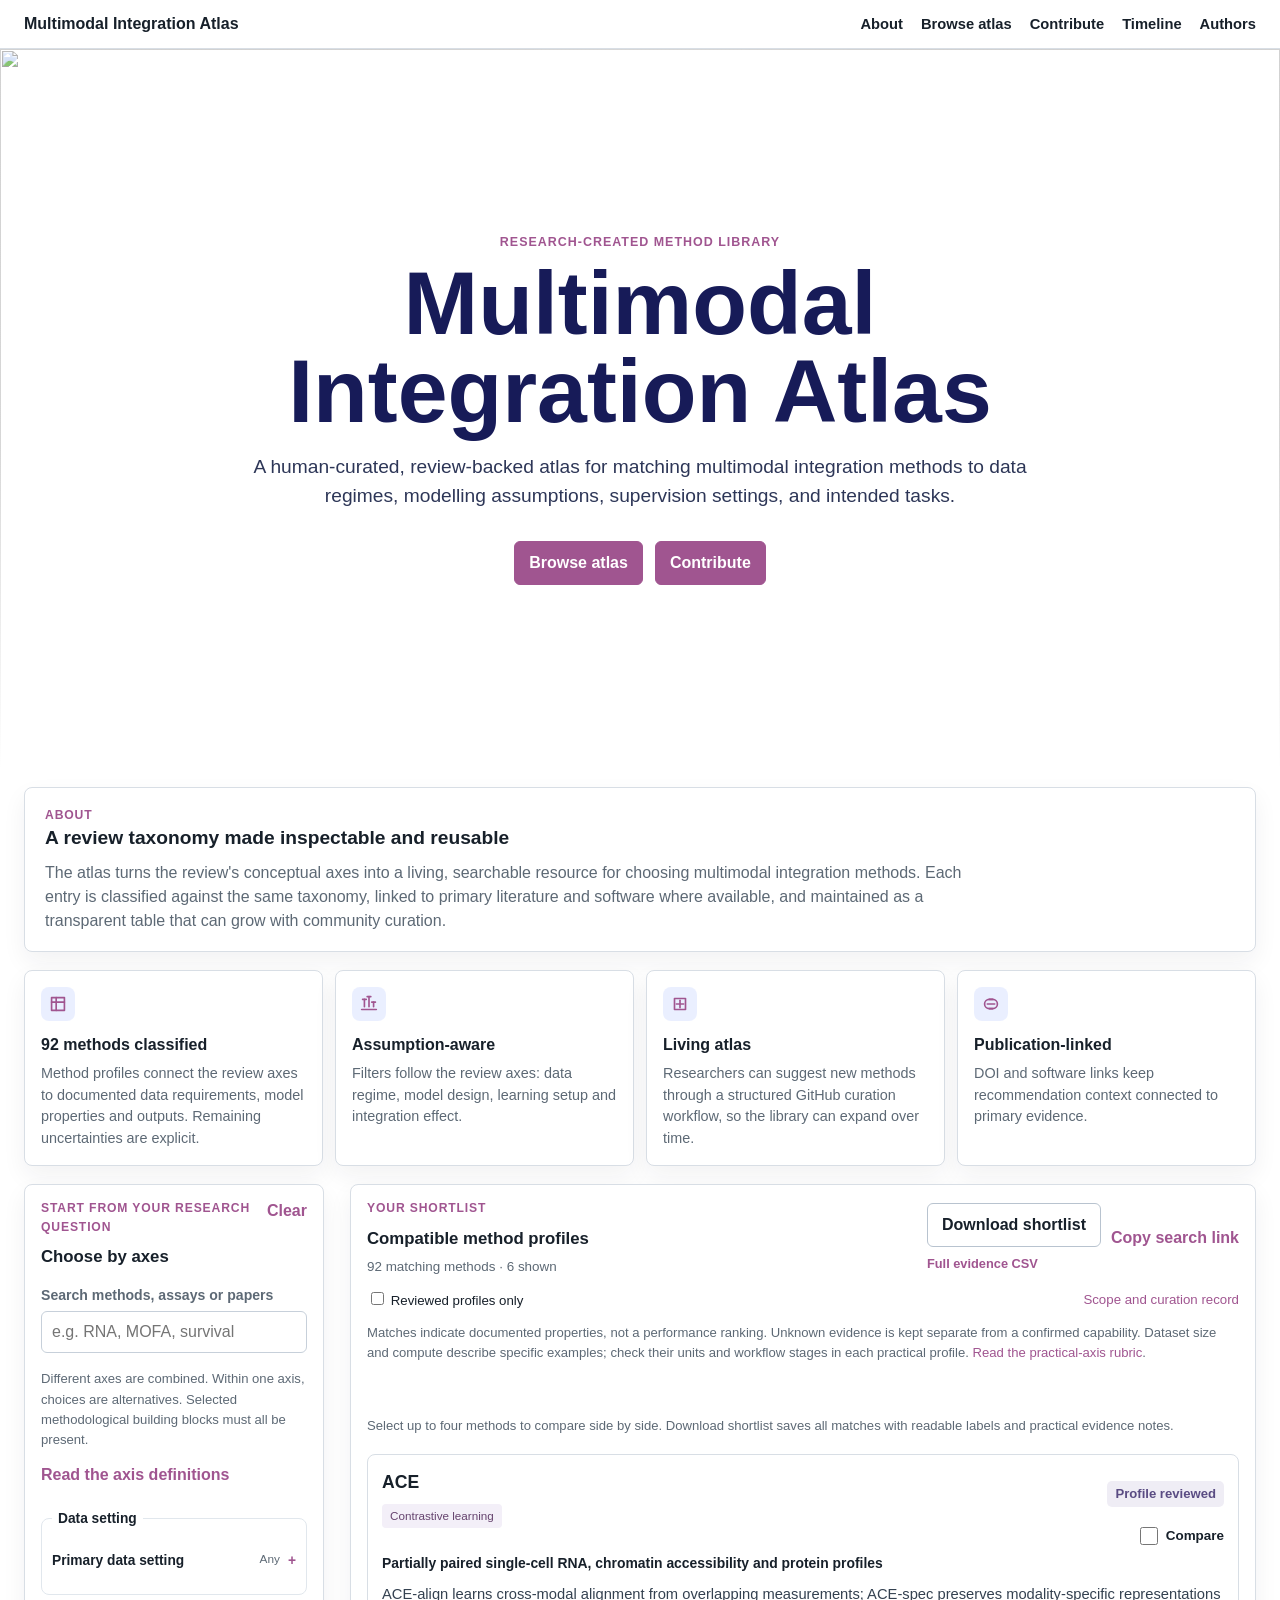
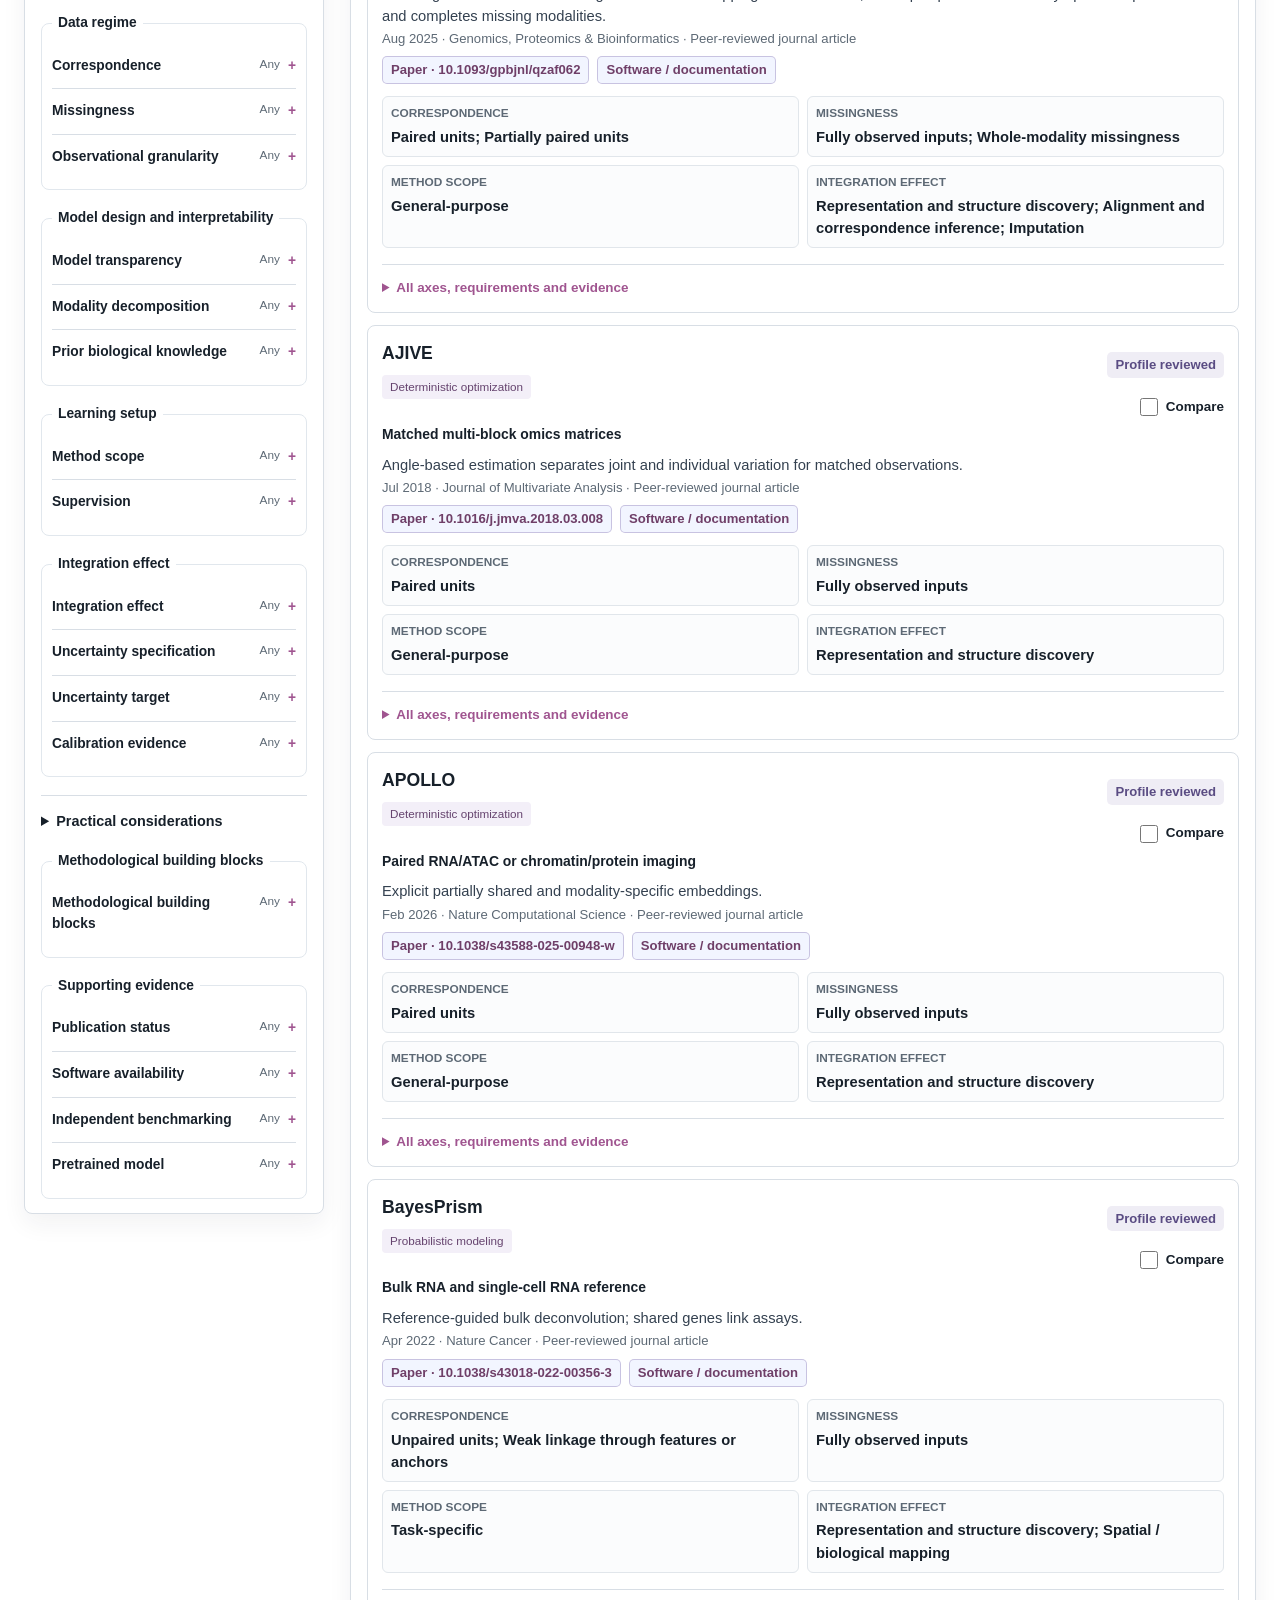
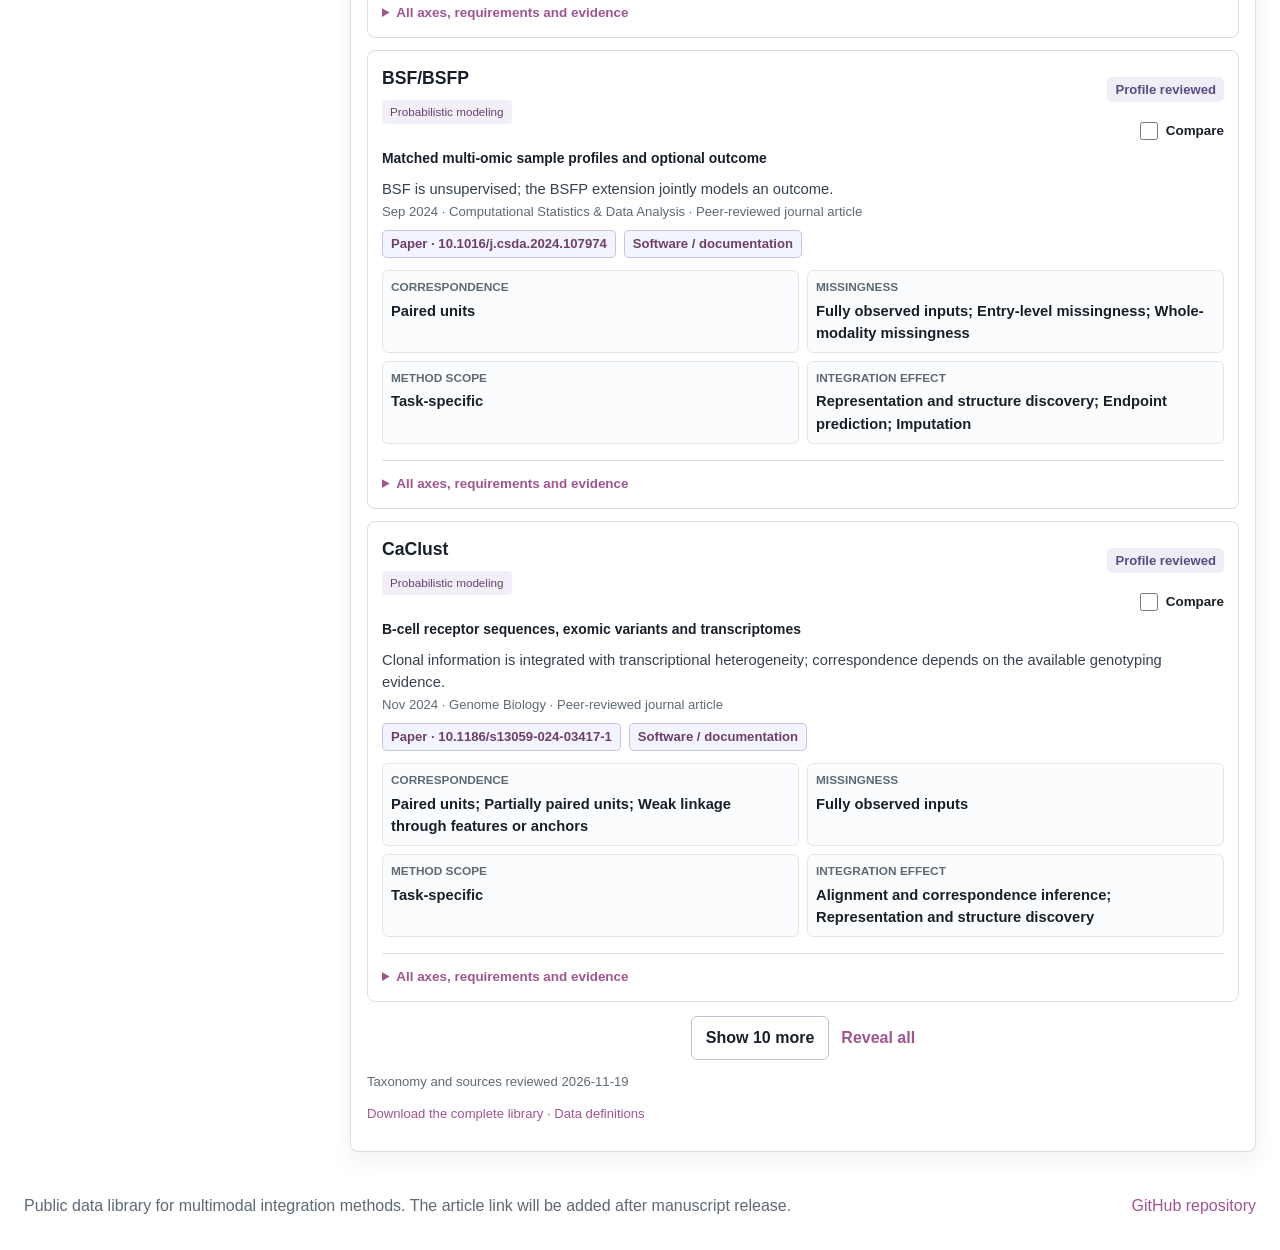
==== index.html @ 24971a6b "feat: align atlas with revised review Expand the curated library to 92 methods and separate contextu" ====
<!doctype html>
<html lang="en">
  <head>
    <meta charset="utf-8" />
    <meta name="viewport" content="width=device-width, initial-scale=1" />
    <meta
      name="description"
      content="Curated atlas of multimodal integration methods for biology, searchable by data regime, method properties, supervision, and application task."
    />
    <title>Multimodal Integration Atlas</title>
    <link rel="stylesheet" href="styles.css?v=2.1.20261119.2" />
  </head>
  <body>
    <header class="site-header">
      <div class="header-inner">
        <a class="site-mark" href="#" aria-label="Multimodal Integration Atlas home">
          Multimodal Integration Atlas
        </a>
        <nav class="header-actions" aria-label="Site navigation">
          <a href="index.html#about">About</a>
          <a href="index.html#atlas">Browse atlas</a>
          <button class="link-button open-suggest-dialog" type="button">
            Contribute
          </button>
          <a href="timeline.html">Timeline</a>
          <a href="authors.html">Authors</a>
        </nav>
      </div>
    </header>

    <section class="hero" aria-label="Atlas introduction">
      <img src="assets/landing_image_notext.png" alt="" />
      <div class="hero-content">
        <p class="eyebrow">Research-created method library</p>
        <h1>Multimodal Integration Atlas</h1>
        <p class="lede">
          A human-curated, review-backed atlas for matching multimodal
          integration methods to data regimes, modelling assumptions,
          supervision settings, and intended tasks.
        </p>
        <div class="hero-actions">
          <a class="button primary" href="#atlas">Browse atlas</a>
          <button class="button primary open-suggest-dialog" type="button">
            Contribute
          </button>
        </div>
      </div>
    </section>

    <main>
      <section id="about" class="overview" aria-label="About the atlas">
        <div class="about-head">
          <p class="section-kicker">About</p>
          <h2>A review taxonomy made inspectable and reusable</h2>
          <p>
            The atlas turns the review's conceptual axes into a living,
            searchable resource for choosing multimodal integration methods.
            Each entry is classified against the same taxonomy, linked to
            primary literature and software where available, and maintained as
            a transparent table that can grow with community curation.
          </p>
        </div>

        <div class="about-grid" aria-label="Atlas value">
          <article class="about-card">
            <span class="about-icon" aria-hidden="true">
              <svg viewBox="0 0 24 24"><path d="M5 5h14v14H5z"/><path d="M5 10h14M10 5v14"/></svg>
            </span>
            <h3><span id="methodCount">0</span> methods classified</h3>
            <p>
              Method profiles connect the review axes to documented data requirements,
              model properties and outputs. Remaining uncertainties are explicit.
            </p>
          </article>
          <article class="about-card">
            <span class="about-icon" aria-hidden="true">
              <svg viewBox="0 0 24 24"><path d="M4 18h16"/><path d="M7 15V7M12 15V4M17 15v-5"/><path d="M5 7h4M10 4h4M15 10h4"/></svg>
            </span>
            <h3>Assumption-aware</h3>
            <p>Filters follow the review axes: data regime, model design, learning setup and integration effect.</p>
          </article>
          <article class="about-card">
            <span class="about-icon" aria-hidden="true">
              <svg viewBox="0 0 24 24"><path d="M8 12h8"/><path d="M12 8v8"/><path d="M6 6h12v12H6z"/></svg>
            </span>
            <h3>Living atlas</h3>
            <p>Researchers can suggest new methods through a structured GitHub curation workflow, so the library can expand over time.</p>
          </article>
          <article class="about-card">
            <span class="about-icon" aria-hidden="true">
              <svg viewBox="0 0 24 24"><path d="M10 7h4a5 5 0 0 1 0 10h-4"/><path d="M14 7h-4a5 5 0 0 0 0 10h4"/><path d="M8 12h8"/></svg>
            </span>
            <h3>Publication-linked</h3>
            <p>DOI and software links keep recommendation context connected to primary evidence.</p>
          </article>
        </div>

      </section>

      <section id="atlas" class="workspace" aria-label="Method search">
        <aside class="filters" aria-label="Filter methods">
          <div class="filters-head"><div><p class="section-kicker">Start from your research question</p><h2>Choose by axes</h2></div><button id="clearFilters" class="link-button" type="button" disabled data-needs-library>Clear</button></div>
          <label class="field"><span>Search methods, assays or papers</span><input id="searchInput" type="search" placeholder="e.g. RNA, MOFA, survival" disabled data-needs-library /></label>
          <details id="filtersDisclosure" class="filters-disclosure" open><summary>Filter axes and practical requirements</summary>
          <p class="field-help selection-help">Different axes are combined. Within one axis, choices are alternatives. Selected methodological building blocks must all be present.</p>
          <button id="openAxesDialog" class="link-button" type="button" disabled data-needs-library>Read the axis definitions</button>
          <div id="filterGroups"></div>
          <div class="mobile-filter-action"><button id="showMatches" class="button primary" type="button" disabled data-needs-library>Show matching methods</button></div>
          </details>
        </aside>
        <section class="results" aria-label="Method results">
          <div class="results-toolbar"><div><p class="section-kicker">Your shortlist</p><h2>Compatible method profiles</h2><p id="resultsMeta" class="results-meta" role="status" aria-live="polite" tabindex="-1">Loading the method library…</p></div>
            <div class="toolbar-controls"><div class="export-options"><button id="downloadCsv" class="button secondary" type="button" disabled>Download shortlist</button><button id="downloadEvidence" class="link-button" type="button" disabled>Full evidence CSV</button></div><button id="copyProfile" class="link-button" type="button" disabled data-needs-library>Copy search link</button></div></div>
          <div class="curation-toolbar"><label><input id="hideCuration" type="checkbox" disabled data-needs-library /> Reviewed profiles only</label><a href="curation.html">Scope and curation record</a></div>
          <p class="field-help">Matches indicate documented properties, not a performance ranking. Unknown evidence is kept separate from a confirmed capability. Dataset size and compute describe specific examples; check their units and workflow stages in each practical profile. <a href="curation.html#practical">Read the practical-axis rubric</a>.</p>
          <div id="activeFilters" class="active-filters"></div>
          <p class="field-help comparison-instruction">Select up to four methods to compare side by side. Download shortlist saves all matches with readable labels and practical evidence notes.</p>
          <div id="resultsList" class="results-list" aria-label="Matching methods"></div>
          <aside id="contextMatches" class="empty-state" aria-label="Related contextual records" hidden></aside>
          <div class="results-actions"><button id="showMoreResults" class="button secondary" type="button" hidden>Show 10 more</button><button id="showAllResults" class="link-button" type="button" hidden>Reveal all</button><button id="collapseResults" class="link-button" type="button" hidden>Collapse list</button></div>
          <p id="actionStatus" class="field-help" role="status" aria-live="polite"></p>
          <p id="libraryUpdated" class="field-help"></p>
          <p class="field-help"><a href="data/integration_methods_library.csv" download>Download the complete library</a> · <a href="docs/schema.md">Data definitions</a></p>
        </section>
      </section>
    </main>

    <section id="comparisonTray" class="comparison-tray" aria-label="Selected methods" hidden>
      <div class="comparison-selection"><p id="comparisonStatus" role="status" aria-live="polite"></p><div id="comparisonChips" class="comparison-chips"></div></div>
      <div class="comparison-actions"><button id="openComparison" class="button primary" type="button" disabled>Compare methods</button><button id="clearComparison" class="link-button" type="button">Clear selection</button></div>
    </section>
    <dialog id="comparisonDialog" class="comparison-dialog" aria-labelledby="comparisonTitle" aria-describedby="comparisonHelp">
      <div class="comparison-heading"><div class="dialog-head"><div><p class="section-kicker">Your selected methods</p><h2 id="comparisonTitle">Compare methods</h2></div><button id="closeComparison" class="link-button" type="button" autofocus>Close comparison</button></div>
        <p id="comparisonHelp" class="field-help">Compare the key axes and your selected criteria. Open the evidence notes for observation units and workflow stages.</p>
        <div class="comparison-exports"><button id="downloadComparison" class="button secondary" type="button">Download comparison</button><button id="downloadComparisonEvidence" class="link-button" type="button">Full comparison evidence CSV</button></div>
        <p class="field-help comparison-scroll-hint">Scroll across the table to see every method.</p>
      </div>
      <div id="comparisonTable" class="comparison-table-scroll" role="region" aria-label="Method comparison table" tabindex="0"></div>
    </dialog>

    <dialog id="axesDialog" class="info-dialog" aria-labelledby="axesTitle">
      <div class="info-panel"><div class="dialog-head"><div><p class="section-kicker">The revised review framework</p><h2 id="axesTitle">Axes for method choice</h2></div><button id="closeAxesDialog" class="link-button" type="button">Close</button></div>
        <p>Begin with the available measurements and required output. Then refine model design, learning setup and practical requirements. Methodological building blocks can overlap.</p>
        <div id="axisDefinitions" class="axis-definitions"></div>
        <p class="field-help">Capabilities refer to documented workflows. An unpaired application may require a model trained on paired data. Biological/technical separation is not the same as shared/private modality decomposition; predictive uncertainty is not automatically calibrated.</p>
      </div>
    </dialog>
    <dialog id="suggestDialog" class="suggest-dialog" aria-labelledby="suggestTitle">
      <form method="dialog" class="suggest-form">
        <div class="dialog-head"><div><p class="section-kicker">Community curation</p><h2 id="suggestTitle">Suggest a method or correction</h2></div><button id="closeSuggestDialog" class="link-button" type="button">Close</button></div>
        <p class="dialog-copy">Describe the measured modalities and link the original method paper. Fill only classifications supported by evidence; the other fields remain unassessed until curator review.</p>
        <div class="suggest-grid">
          <label class="field"><span>Method name</span><input id="suggestMethod" type="text" maxlength="120" placeholder="Official method name" /></label>
          <label class="field"><span>Original publication DOI or URL</span><input id="suggestCitation" type="text" maxlength="500" placeholder="Published paper or clearly identified preprint" /></label>
          <label class="field"><span>Software or documentation URL</span><input id="suggestResourceUrl" type="url" maxlength="500" placeholder="https://…" /></label>
          <label class="field"><span>Measured modalities and observational units</span><input id="suggestModalities" type="text" maxlength="500" placeholder="e.g. RNA and ATAC in the same cells" /></label>
          <label class="field"><span>What does the method do?</span><input id="suggestSummary" type="text" maxlength="600" /></label>
          <label class="field"><span>Evidence and scope rationale</span><textarea id="suggestRationale" rows="4" maxlength="2000" placeholder="Sources, training requirements, and reasons for the proposed classification"></textarea></label>
        </div>
        <details class="suggest-classifications"><summary>Classify along the review axes (optional)</summary><div id="suggestAxisFields" class="suggest-grid"></div></details>
        <details class="candidate-preview"><summary>Preview candidate data</summary><label class="field"><span>Candidate CSV, including headers</span><textarea id="suggestCsvRow" rows="5" readonly></textarea></label></details>
        <div class="dialog-actions"><button id="copyCsvRow" class="button secondary" type="button">Copy candidate CSV</button><a id="openIssueLink" class="button primary" target="_blank" rel="noopener noreferrer" href="https://github.com/szczurek-lab/multimodal-integration-atlas/issues/new">Open GitHub issue</a><button id="emailCuratorsLink" class="link-button" type="button">No GitHub account? Email the curators</button></div>
        <p id="suggestStatus" class="field-help" role="status" aria-live="polite"></p>
        <p class="dialog-copy">The GitHub route is preferred: it keeps the suggestion and curator response together. Opening the form does not submit an issue; a GitHub account is needed to submit it.</p>
      </form>
    </dialog>

    <footer class="site-footer">
      <p>
        Public data library for multimodal integration methods. The article link
        will be added after manuscript release.
      </p>
      <a href="https://github.com/szczurek-lab/multimodal-integration-atlas" target="_blank" rel="noreferrer">
        GitHub repository
      </a>
    </footer>

    <script src="atlas-core.js?v=2.1.20261119.2"></script>
    <script src="app.js?v=2.1.20261119.2"></script>
  </body>
</html>
---- styles.css ----
:root {
  --ink: #17202a;
  --muted: #5d6975;
  --line: #d8dee5;
  --panel: #ffffff;
  --soft: #f8fafb;
  --violet: #a79ac8;
  --lavender: #c2d1ff;
  --plum: #a05590;
  --mauve: #b27eb9;
  --shadow: 0 10px 24px rgba(26, 36, 48, 0.06);
}

/* Axis-first browser, November 2026. */
[hidden] { display: none !important; }
.field-help { color: var(--muted); font-size: .82rem; line-height: 1.55; margin: 8px 0 12px; }
.selection-help { margin-top: 16px; }
.filter-choice { border-bottom: 1px solid var(--line); }
.filter-choice summary { display: flex; justify-content: space-between; gap: 8px; padding: 12px 0; cursor: pointer; font-size: .86rem; font-weight: 600; }
.filter-choice summary::after { content: '+'; color: var(--plum); }
.filter-choice[open] summary::after { content: '−'; }
.selection-label { margin-left: auto; color: var(--muted); font-size: .74rem; font-weight: 400; white-space: nowrap; }
.choice-list { display: grid; gap: 8px; padding: 2px 0 14px; }
.choice-list label { display: flex; gap: 8px; align-items: flex-start; font-size: .82rem; line-height: 1.4; cursor: pointer; }
.choice-list input { margin: 3px 0 0; flex: 0 0 auto; accent-color: var(--plum); }
.choice-count { margin-left: auto; font-variant-numeric: tabular-nums; color: var(--muted); font-size: .74rem; }
.practical-filters { border-top: 1px solid var(--line); margin-top: 18px; padding-top: 15px; }
.practical-filters > summary { cursor: pointer; font-weight: 600; font-size: .9rem; }
.curation-toolbar { display: flex; align-items: center; justify-content: space-between; gap: 12px; flex-wrap: wrap; margin: 12px 0; font-size: .83rem; }
.curation-toolbar input { accent-color: var(--plum); }
.component-tags { display: flex; flex-wrap: wrap; gap: 5px; margin: 9px 0 12px; }
.component-tags span { padding: 3px 8px; border-radius: 4px; background: #f3eff8; color: #65436e; font-size: .73rem; }
.method-modalities { font-size: .87rem; font-weight: 600; margin: 0 0 9px; }
.method-summary { font-size: .88rem; margin-bottom: 14px; }
.method-details { border-top: 1px solid var(--line); margin-top: 16px; padding-top: 13px; }
.method-details > summary { color: var(--plum); font-weight: 600; font-size: .84rem; cursor: pointer; }
.method-details p { font-size: .86rem; overflow-wrap: anywhere; }
.method-details h4 { font-size: .84rem; margin: 20px 0 8px; }
.method-details .axis-grid { margin-top: 16px; }
.compact-axes { grid-template-columns: repeat(2,minmax(0,1fr)); }
.removable-chip { cursor: pointer; text-align: left; white-space: normal; border: 1px solid var(--line); font: inherit; font-size: .76rem; }
.removable-chip:hover { border-color: var(--plum); }
.suggest-classifications,.candidate-preview { margin: 22px 0; }
.suggest-classifications > summary,.candidate-preview > summary { cursor: pointer; color: var(--plum); font-weight: 600; }
.suggest-axis { border: 1px solid var(--line); padding: 12px; border-radius: 7px; }
.suggest-axis > summary { cursor: pointer; font-size: .87rem; }
.suggest-classifications .suggest-grid { margin-top: 14px; align-items: start; }
.timeline-entry { border-bottom: 1px solid var(--line); padding: 14px 0; }
.timeline-entry > span { font-size: .8rem; color: var(--muted); }
.timeline-entry p { font-size: .83rem; margin: 5px 0 0; }
.curation-content { max-width: 1040px; margin: 0 auto; }
.curation-content h2 { font-size: 1.3rem; margin-top: 36px; }
.curation-content p,.curation-content li { max-width: 85ch; }
.table-scroll { overflow-x: auto; }
.curation-table { width: 100%; border-collapse: collapse; font-size: .86rem; }
.curation-table th,.curation-table td { border-bottom: 1px solid var(--line); padding: 13px 10px; text-align: left; vertical-align: top; }
.curation-table th { background: var(--soft); }
.curation-table td:first-child { min-width: 115px; font-weight: 600; }
button:focus-visible,a:focus-visible,summary:focus-visible,input:focus-visible { outline: 3px solid var(--lavender); outline-offset: 3px; }
button:disabled { opacity: .5; cursor: not-allowed; }
@media(max-width:620px) {
  .compact-axes { grid-template-columns: 1fr; }
  .curation-toolbar { align-items: flex-start; flex-direction: column; }
  .method-card .status { align-self: flex-start; }
}

* {
  box-sizing: border-box;
}

body {
  margin: 0;
  color: var(--ink);
  background: #ffffff;
  font-family: "Helvetica Neue", Helvetica, Arial, sans-serif;
  font-weight: 400;
  line-height: 1.5;
}

a {
  color: var(--plum);
  text-decoration: none;
}

a:hover {
  text-decoration: underline;
}

.site-header {
  position: sticky;
  top: 0;
  z-index: 20;
  background: #ffffff;
  border-bottom: 1px solid var(--line);
}

.header-inner {
  max-width: 1280px;
  margin: 0 auto;
  padding: 12px 24px;
  display: grid;
  grid-template-columns: minmax(0, 1fr) auto;
  gap: 24px;
  align-items: center;
}

.site-mark {
  color: var(--ink);
  font-weight: 700;
  letter-spacing: 0;
}

.site-mark:hover {
  text-decoration: none;
}

.eyebrow {
  margin: 0 0 8px;
  color: var(--plum);
  font-size: 0.78rem;
  font-weight: 700;
  letter-spacing: 0.08em;
  text-transform: uppercase;
}

.section-kicker {
  margin: 0 0 8px;
  color: var(--plum);
  font-size: 0.76rem;
  font-weight: 700;
  letter-spacing: 0.07em;
  text-transform: uppercase;
}

h1,
h2,
h3,
p {
  margin-top: 0;
}

h1 {
  margin-bottom: 10px;
  font-size: clamp(1.9rem, 3.2vw, 3rem);
  line-height: 1.05;
  font-weight: 700;
  letter-spacing: 0;
}

h2 {
  margin-bottom: 16px;
  font-size: 1.05rem;
  letter-spacing: 0;
}

.lede {
  max-width: 760px;
  margin-bottom: 0;
  color: var(--muted);
  font-size: 0.98rem;
}

.header-actions {
  justify-content: flex-end;
}

.header-actions a,
.header-actions button {
  min-height: auto;
  border: 0;
  padding: 0;
  background: transparent;
  color: var(--ink);
  font-size: 0.92rem;
  font-weight: 700;
}

.header-actions a:hover,
.header-actions button:hover {
  color: var(--plum);
  box-shadow: none;
  text-decoration: none;
}

.header-actions [aria-current="page"] {
  color: var(--plum);
}

.toolbar-controls {
  display: flex;
  align-items: center;
  gap: 10px;
  flex-wrap: wrap;
}

.header-actions {
  display: flex;
  align-items: center;
  gap: 18px;
  flex-wrap: wrap;
}

.button,
button {
  min-height: 40px;
  border: 1px solid var(--line);
  border-radius: 6px;
  padding: 9px 14px;
  background: #ffffff;
  color: var(--ink);
  font: inherit;
  font-weight: 700;
  cursor: pointer;
}

.button.primary {
  border-color: var(--plum);
  background: var(--plum);
  color: #ffffff;
}

.button.secondary {
  border-color: #b8c3cf;
}

.button:hover,
button:hover {
  text-decoration: none;
  box-shadow: 0 0 0 3px rgba(194, 209, 255, 0.65);
}

.link-button {
  min-height: auto;
  border: 0;
  padding: 0;
  background: transparent;
  color: var(--plum);
}

main {
  max-width: 1280px;
  margin: 0 auto;
  padding: 18px 24px 24px;
}

.hero {
  position: relative;
  min-height: min(720px, calc(100vh - 64px));
  display: grid;
  place-items: center;
  overflow: hidden;
}

.hero img {
  position: absolute;
  inset: 0;
  width: 100%;
  height: 100%;
  object-fit: cover;
}

.hero::after {
  content: "";
  position: absolute;
  inset: 0;
  background:
    linear-gradient(180deg, rgba(255, 255, 255, 0.1) 0%, rgba(255, 255, 255, 0.2) 55%, #ffffff 100%),
    radial-gradient(circle at 50% 50%, rgba(255, 255, 255, 0.72), rgba(255, 255, 255, 0.2) 60%);
}

.hero-content {
  position: relative;
  z-index: 1;
  width: min(860px, calc(100% - 48px));
  margin: 0 auto;
  padding: 72px 0;
  text-align: center;
}

.hero h1 {
  margin-bottom: 18px;
  font-size: clamp(3rem, 7vw, 6rem);
  line-height: 0.98;
  color: #171b58;
}

.hero .lede {
  max-width: 780px;
  margin: 0 auto;
  color: #2d3657;
  font-size: clamp(1rem, 1.5vw, 1.25rem);
}

.hero-actions {
  display: flex;
  justify-content: center;
  gap: 12px;
  flex-wrap: wrap;
  margin-top: 30px;
}

.overview {
  display: grid;
  grid-template-columns: minmax(0, 1fr);
  gap: 18px;
  margin-bottom: 18px;
}

.about-head,
.about-card,
.figure-details {
  border: 1px solid var(--line);
  border-radius: 8px;
  background: var(--panel);
  box-shadow: var(--shadow);
}

.about-head {
  padding: 18px 20px;
}

.about-head .section-kicker {
  color: var(--plum);
}

.about-head h2 {
  margin-bottom: 8px;
  font-size: 1.2rem;
}

.about-head p {
  max-width: 940px;
  margin-bottom: 0;
  color: var(--muted);
}

.about-grid {
  display: grid;
  grid-template-columns: repeat(4, minmax(0, 1fr));
  gap: 12px;
}

.about-card {
  min-height: 172px;
  padding: 16px;
}

.about-icon {
  width: 34px;
  height: 34px;
  display: inline-grid;
  place-items: center;
  margin-bottom: 12px;
  border-radius: 8px;
  background: rgba(194, 209, 255, 0.34);
  color: var(--plum);
}

.about-icon svg {
  width: 22px;
  height: 22px;
  fill: none;
  stroke: currentColor;
  stroke-width: 1.8;
  stroke-linecap: round;
  stroke-linejoin: round;
}

.about-card h3 {
  margin-bottom: 6px;
  font-size: 1rem;
}

.about-card p {
  margin-bottom: 0;
  color: var(--muted);
  font-size: 0.9rem;
}

.intro-panel {
  padding: 18px 20px;
  display: grid;
  grid-template-columns: minmax(0, 1fr) 300px;
  gap: 24px;
  align-items: start;
}

.intro-panel h2 {
  margin-bottom: 6px;
  font-size: 1.12rem;
}

.intro-panel p {
  margin-bottom: 0;
  color: var(--muted);
}

.workflow-list {
  margin: 0;
  padding-left: 22px;
  color: #344150;
}

.workflow-list li {
  margin-bottom: 5px;
  padding-left: 3px;
}

.value-points {
  display: grid;
  grid-template-columns: repeat(3, minmax(0, 1fr));
  gap: 18px;
  margin-top: 18px;
}

.value-points div {
  border-left: 3px solid var(--violet);
  padding-left: 12px;
}

.value-points strong,
.value-points span {
  display: block;
}

.value-points strong {
  margin-bottom: 4px;
  color: var(--ink);
}

.value-points span {
  color: var(--muted);
  font-size: 0.88rem;
}

.metric-panel {
  display: grid;
  grid-template-columns: repeat(4, minmax(0, 1fr));
  gap: 12px;
}

.metric-panel > div,
.filters,
.results {
  border: 1px solid var(--line);
  border-radius: 8px;
  background: var(--panel);
  box-shadow: var(--shadow);
}

.metric-panel > div {
  min-height: 56px;
  padding: 10px 14px;
}

.metric {
  display: block;
  font-size: 1.45rem;
  font-weight: 700;
  line-height: 1;
}

.metric-label {
  display: block;
  margin-top: 5px;
  color: var(--muted);
  font-size: 0.82rem;
}

.figure-strip {
  display: grid;
  grid-template-columns: 1.1fr 1fr;
  gap: 12px;
  min-width: 0;
}

.figure-details {
  grid-column: 1 / -1;
  padding: 10px 12px;
}

.figure-details summary {
  cursor: pointer;
  color: var(--muted);
  font-weight: 720;
}

.figure-details[open] summary {
  margin-bottom: 12px;
}

.figure-strip img {
  width: 100%;
  height: 100%;
  max-height: 302px;
  object-fit: contain;
  border: 1px solid var(--line);
  border-radius: 8px;
  background: #ffffff;
}

.workspace {
  display: grid;
  grid-template-columns: 1fr;
  gap: 18px;
  align-items: start;
}

.timeline-section {
  margin-bottom: 18px;
  border: 1px solid var(--line);
  border-radius: 8px;
  padding: 16px;
  background: var(--panel);
  box-shadow: var(--shadow);
}

.authors-section {
  margin-bottom: 18px;
  border: 1px solid var(--line);
  border-radius: 8px;
  padding: 16px;
  background: var(--panel);
  box-shadow: var(--shadow);
}

.authors-list {
  max-width: 1120px;
  margin-bottom: 18px;
  color: #263241;
  font-size: 0.98rem;
  line-height: 1.75;
}

.authors-list sup {
  color: var(--plum);
  font-size: 0.72em;
  font-weight: 700;
}

.affiliations-list {
  display: grid;
  gap: 8px;
  margin: 0;
  padding-left: 20px;
  color: var(--muted);
  font-size: 0.9rem;
}

.section-head {
  display: grid;
  grid-template-columns: minmax(0, 1fr) minmax(260px, 440px);
  gap: 18px;
  align-items: end;
  margin-bottom: 14px;
}

.section-head h2 {
  margin-bottom: 0;
}

.section-head p {
  margin: 0;
  color: var(--muted);
  font-size: 0.92rem;
}

.timeline-list {
  display: grid;
  grid-template-columns: repeat(auto-fit, minmax(210px, 1fr));
  gap: 12px;
}

.timeline-year {
  border: 1px solid #e1e6eb;
  border-radius: 8px;
  padding: 12px;
  background: #fbfcfd;
}

.timeline-year-head {
  display: flex;
  align-items: baseline;
  justify-content: space-between;
  gap: 10px;
  border-bottom: 1px solid #e5e9ee;
  padding-bottom: 8px;
  margin-bottom: 10px;
}

.timeline-year-head strong {
  color: var(--plum);
  font-size: 1.12rem;
}

.timeline-year-head span,
.timeline-methods small {
  color: var(--muted);
  font-size: 0.78rem;
}

.timeline-methods {
  display: grid;
  gap: 6px;
}

.timeline-methods span {
  display: flex;
  justify-content: space-between;
  gap: 10px;
}

.timeline-methods b {
  font-size: 0.88rem;
}

.timeline-more {
  color: var(--plum);
  font-weight: 700;
}

.filters,
.results {
  padding: 14px 16px;
}

.filters {
  display: grid;
  grid-template-columns: minmax(170px, 260px) repeat(4, minmax(0, 1fr));
  gap: 12px;
  align-items: start;
}

.filters-head,
.results-toolbar {
  display: flex;
  align-items: center;
  justify-content: space-between;
  gap: 16px;
}

.filters-head {
  grid-column: 1 / -1;
}

.field {
  display: grid;
  gap: 5px;
  margin-bottom: 0;
}

.filter-intro {
  display: grid;
  gap: 12px;
}

.filter-help {
  border: 1px solid #e1e7ed;
  border-radius: 8px;
  padding: 12px;
  background: rgba(194, 209, 255, 0.14);
}

.filter-help h3 {
  margin-bottom: 6px;
  font-size: 0.96rem;
}

.filter-help p {
  margin-bottom: 10px;
  color: var(--muted);
  font-size: 0.86rem;
}

.filter-group {
  margin: 0;
  border: 1px solid #e1e7ed;
  border-radius: 8px;
  padding: 10px;
  display: grid;
  gap: 8px;
  align-content: start;
}

.filter-group legend {
  padding: 0 6px;
  color: var(--ink);
  font-size: 0.86rem;
  font-weight: 700;
}

.field span,
.toolbar-controls label {
  color: var(--muted);
  font-size: 0.88rem;
  font-weight: 700;
}

input[type="search"],
input[type="text"],
textarea,
select {
  width: 100%;
  min-height: 34px;
  border: 1px solid #c7d0da;
  border-radius: 6px;
  padding: 8px 10px;
  background: #ffffff;
  color: var(--ink);
  font: inherit;
}

textarea {
  resize: vertical;
}

input:focus,
select:focus,
textarea:focus,
button:focus-visible,
a:focus-visible {
  outline: 3px solid rgba(194, 209, 255, 0.75);
  outline-offset: 2px;
}

.filter-note {
  margin-top: 0;
  padding: 10px;
  border-left: 3px solid var(--violet);
  background: #f5fbfa;
  color: var(--muted);
  font-size: 0.84rem;
}

.active-filters {
  display: flex;
  gap: 8px;
  flex-wrap: wrap;
  min-height: 28px;
  margin-bottom: 12px;
}

.chip {
  display: inline-flex;
  align-items: center;
  min-height: 26px;
  border: 1px solid #ccd6df;
  border-radius: 999px;
  padding: 3px 9px;
  background: var(--soft);
  color: #344150;
  font-size: 0.82rem;
}

.results-list {
  display: grid;
  gap: 12px;
}

.method-card {
  border: 1px solid var(--line);
  border-radius: 8px;
  padding: 14px;
  background: #ffffff;
}

.method-card:hover {
  border-color: #b7c6d5;
}

.method-topline {
  display: flex;
  justify-content: space-between;
  gap: 12px;
  align-items: start;
}

.method-card h3 {
  margin-bottom: 6px;
  font-size: 1.1rem;
}

.method-meta {
  color: var(--muted);
  font-size: 0.9rem;
}

.publication-meta {
  margin-top: 2px;
  color: var(--muted);
  font-size: 0.82rem;
}

.method-summary {
  max-width: 980px;
  margin: 8px 0 0;
  color: #344150;
  font-size: 0.92rem;
}

.results-meta {
  margin: -10px 0 0;
  color: var(--muted);
  font-size: 0.84rem;
}

.results-actions {
  display: flex;
  align-items: center;
  justify-content: center;
  gap: 12px;
  flex-wrap: wrap;
  margin-top: 14px;
}

.score {
  min-width: 68px;
  border-radius: 6px;
  padding: 4px 8px;
  background: rgba(194, 209, 255, 0.45);
  color: #4c4271;
  font-size: 0.82rem;
  font-weight: 700;
  text-align: center;
}

.axis-grid {
  display: grid;
  grid-template-columns: repeat(5, minmax(0, 1fr));
  gap: 8px;
  margin-top: 12px;
}

.axis {
  border: 1px solid #e1e6eb;
  border-radius: 6px;
  padding: 8px;
  background: #fbfcfd;
}

.axis span {
  display: block;
  color: var(--muted);
  font-size: 0.74rem;
  font-weight: 700;
  text-transform: uppercase;
}

.axis strong {
  display: block;
  margin-top: 3px;
  color: var(--ink);
  font-size: 0.92rem;
  font-weight: 700;
}

.method-links {
  display: flex;
  flex-wrap: wrap;
  gap: 8px;
  margin-top: 8px;
}

.method-link {
  display: inline-flex;
  align-items: center;
  min-height: 26px;
  border: 1px solid rgba(167, 154, 200, 0.55);
  border-radius: 5px;
  padding: 3px 8px;
  background: rgba(194, 209, 255, 0.22);
  color: #6f3f68;
  font-size: 0.82rem;
  font-weight: 700;
}

.method-link.missing {
  border-color: #d8dee5;
  background: #fbfcfd;
  color: var(--muted);
}

.status {
  display: inline-flex;
  align-items: center;
  margin-top: 12px;
  border-radius: 5px;
  padding: 3px 8px;
  font-size: 0.82rem;
  font-weight: 700;
}

.status.curated {
  background: rgba(167, 154, 200, 0.18);
  color: #5a4c83;
}

.status.needs-curation {
  background: rgba(178, 126, 185, 0.16);
  color: #814575;
}

.empty-state {
  border: 1px dashed #b9c5cf;
  border-radius: 8px;
  padding: 32px;
  color: var(--muted);
  text-align: center;
}

.site-footer {
  max-width: 1280px;
  margin: 0 auto;
  padding: 18px 24px 32px;
  display: flex;
  justify-content: space-between;
  gap: 18px;
  color: var(--muted);
}

.site-footer p {
  margin: 0;
}

.suggest-dialog,
.info-dialog {
  width: min(880px, calc(100vw - 32px));
  max-height: min(860px, calc(100vh - 32px));
  border: 1px solid var(--line);
  border-radius: 10px;
  padding: 0;
  box-shadow: 0 28px 80px rgba(19, 32, 45, 0.24);
}

.suggest-dialog::backdrop,
.info-dialog::backdrop {
  background: rgba(23, 32, 42, 0.42);
}

.suggest-form {
  padding: 22px;
}

.info-panel {
  padding: 22px;
}

.info-panel img {
  width: 100%;
  max-height: 420px;
  object-fit: contain;
  border: 1px solid var(--line);
  border-radius: 8px;
  background: #ffffff;
}

.axis-definitions {
  display: grid;
  grid-template-columns: repeat(3, minmax(0, 1fr));
  gap: 12px;
  margin-top: 14px;
}

.axis-definitions article {
  border-left: 3px solid var(--violet);
  padding-left: 12px;
}

.axis-definitions h3 {
  margin-bottom: 4px;
  font-size: 0.96rem;
}

.axis-definitions p,
.figure-caption {
  color: var(--muted);
  font-size: 0.88rem;
}

.figure-caption {
  margin: 16px 0 0;
}

.page-head {
  border: 1px solid var(--line);
  border-radius: 8px;
  padding: 22px;
  margin-bottom: 18px;
  background: var(--panel);
  box-shadow: var(--shadow);
}

.page-head h1 {
  margin-bottom: 8px;
}

.page-head p {
  max-width: 760px;
  margin-bottom: 0;
  color: var(--muted);
}

.dialog-head,
.dialog-actions {
  display: flex;
  align-items: center;
  justify-content: space-between;
  gap: 16px;
}

.dialog-head h2 {
  margin-bottom: 0;
  font-size: 1.35rem;
}

.dialog-copy {
  margin: 12px 0 18px;
  color: var(--muted);
}

.suggest-grid {
  display: grid;
  grid-template-columns: repeat(2, minmax(0, 1fr));
  gap: 0 14px;
}

.suggest-grid .field:last-child {
  grid-column: 1 / -1;
}

@media (max-width: 980px) {
  .header-inner,
  .overview,
  .workspace,
  .filters,
  .metric-panel {
    grid-template-columns: 1fr;
  }

  .intro-panel {
    grid-template-columns: 1fr;
  }

  .header-inner {
    grid-template-columns: 1fr;
    gap: 10px;
  }

  .header-actions {
    justify-content: flex-start;
  }

  .value-points,
  .section-head,
  .about-grid,
  .axis-definitions {
    grid-template-columns: 1fr;
  }

  .figure-strip {
    grid-template-columns: 1fr;
  }

  .axis-grid {
    grid-template-columns: repeat(2, minmax(0, 1fr));
  }
}

@media (max-width: 620px) {
  main,
  .header-inner,
  .site-footer {
    padding-left: 16px;
    padding-right: 16px;
  }

  .method-topline,
  .results-toolbar,
  .dialog-head,
  .dialog-actions,
  .site-footer {
    align-items: stretch;
    flex-direction: column;
  }

  .suggest-grid {
    grid-template-columns: 1fr;
  }

  .axis-grid {
    grid-template-columns: 1fr;
  }
}

/* The axis browser uses a persistent left column on wide screens. */
.workspace { grid-template-columns: minmax(260px, 300px) minmax(0, 1fr); gap: 26px; }
#atlas,#about { scroll-margin-top: 80px; }
.filters { display: block; min-width: 0; }
.filters-disclosure > summary { display: none; cursor: pointer; color: var(--plum); font-weight: 600; margin-top: 18px; }
.filters-head { display: flex; align-items: flex-start; justify-content: space-between; gap: 12px; }
#filterGroups { display: grid; gap: 18px; margin-top: 22px; }
.filter-group { display: block; }
.filter-choice:last-child { border-bottom: 0; }
.practical-filters { margin-top: 0; }
.results { min-width: 0; }
.mobile-filter-action { display: none; }
#resultsMeta { scroll-margin-top: 160px; }
.method-details .axis-grid { grid-template-columns: repeat(2, minmax(0,1fr)); }
.compact-axes { grid-template-columns: repeat(2, minmax(0,1fr)); }
.method-card { min-width: 0; overflow-wrap: anywhere; }
.practical-evidence-grid { display: grid; grid-template-columns: repeat(2,minmax(0,1fr)); gap: 14px; }
.practical-evidence { padding: 16px; border: 1px solid var(--line, #e0d9e5); border-radius: 12px; background: #faf8fc; min-width: 0; }
.practical-evidence h5 { font-size: 0.92rem; margin: 0 0 8px; color: var(--plum); }
.practical-evidence > strong { font-size: 0.94rem; }
.practical-evidence p { font-size: 0.88rem; line-height: 1.55; margin: 10px 0; }
.evidence-links { display: flex; flex-wrap: wrap; gap: 6px 12px; }
.evidence-links .method-link { font-size: 0.8rem; }
#practical { scroll-margin-top: 90px; }
.suggest-grid { row-gap: 14px; }
input[type="url"] { width: 100%; min-height: 34px; border: 1px solid #c7d0da; border-radius: 6px; padding: 8px 10px; background: white; color: var(--ink); font: inherit; }
@media (max-width: 980px) {
  .workspace { grid-template-columns: 1fr; }
  .mobile-filter-action { display: block; position: sticky; bottom: 8px; z-index: 31; padding: 10px; background: white; border: 1px solid var(--line); border-radius: 10px; margin-top: 16px; }
  .mobile-filter-action .button { width: 100%; }
  body:has(#filtersDisclosure[open]) .comparison-tray { display: none; }
  .filters-disclosure > summary { display: list-item; }
  #filterGroups { grid-template-columns: repeat(2, minmax(0,1fr)); }
}
@media (max-width: 620px) {
  #filterGroups,.compact-axes,.method-details .axis-grid,.practical-evidence-grid { grid-template-columns: 1fr; }
  #atlas,#about { scroll-margin-top: 145px; }
}

/* Selected-method comparison and readable exports. */
.export-options { display: grid; gap: 7px; justify-items: start; }
.export-options .link-button { font-size: .8rem; }
.method-actions { display: flex; flex-direction: column; align-items: flex-end; gap: 12px; }
.compare-toggle { display: flex; align-items: center; gap: 8px; font-size: .84rem; font-weight: 600; cursor: pointer; min-height: 34px; }
.compare-toggle input { width: 18px; height: 18px; margin: 0; accent-color: var(--plum); }
.compare-toggle:has(input:disabled) { color: var(--muted); cursor: not-allowed; }
.comparison-instruction { margin-bottom: 18px; }
.has-comparison { padding-bottom: 160px; }
.comparison-tray { position: fixed; bottom: 12px; left: 16px; right: 16px; max-width: 1200px; margin: auto; z-index: 30; display: flex; justify-content: space-between; align-items: center; gap: 18px; padding: 15px 20px; border: 1px solid var(--violet); border-radius: 12px; background: white; box-shadow: 0 4px 30px #17202a26; }
.comparison-selection { min-width: 0; }
.comparison-selection > p { font-size: .84rem; font-weight: 600; margin: 0 0 8px; }
.comparison-chips { display: flex; flex-wrap: wrap; gap: 6px; }
.comparison-chips button { max-width: 210px; overflow: hidden; text-overflow: ellipsis; white-space: nowrap; min-height: 30px; }
.comparison-actions { display: flex; align-items: center; gap: 16px; flex-shrink: 0; }
.comparison-dialog { width: min(1200px,calc(100% - 32px)); max-width: none; max-height: calc(100dvh - 40px); padding: 0; border: 1px solid var(--line); border-radius: 12px; color: var(--ink); }
.comparison-dialog[open] { display: flex; flex-direction: column; }
.comparison-dialog::backdrop { background: #17202a77; }
.comparison-heading { flex: 0 0 auto; padding: 18px 22px 12px; border-bottom: 1px solid var(--line); }
.comparison-heading .section-kicker { margin: 0 0 4px; }
.comparison-heading .dialog-head h2 { margin: 0; }
.comparison-heading .dialog-head { flex-direction: row; align-items: flex-start; }
.comparison-heading .dialog-head > button { flex-shrink: 0; min-height: 36px; }
.comparison-exports { display: flex; align-items: center; flex-wrap: wrap; gap: 10px 20px; }
.comparison-scroll-hint { display: none; margin-bottom: 0; }
.comparison-table-scroll { min-height: 0; overflow: auto; overscroll-behavior: contain; }
.comparison-table-scroll:focus-visible { outline: 3px solid var(--lavender); outline-offset: -3px; }
.comparison-table { border-collapse: separate; border-spacing: 0; width: 100%; font-size: .84rem; line-height: 1.5; }
.comparison-table caption { text-align: left; }
.comparison-table th,.comparison-table td { padding: 14px 16px; min-width: 220px; max-width: 340px; text-align: left; vertical-align: top; border-bottom: 1px solid var(--line); border-right: 1px solid var(--line); overflow-wrap: anywhere; }
.comparison-table thead th { position: sticky; top: 0; background: #f5f1f9; z-index: 2; }
.comparison-table th:first-child { position: sticky; left: 0; width: 165px; min-width: 165px; max-width: 165px; background: #f6f8fb; z-index: 1; }
.comparison-table thead th:first-child { z-index: 3; background: #eee8f5; }
.comparison-table h3 { font-size: 1.03rem; margin: 0 0 6px; }
.comparison-review { display: block; font-weight: 400; font-size: .73rem; color: var(--muted); }
.comparison-outside { display: block; font-size: .73rem; margin: 5px 0; color: #7b4a18; }
.comparison-links { display: flex; flex-wrap: wrap; gap: 6px; margin: 10px 0; }
.comparison-links .method-link { font-size: .75rem; }
.comparison-remove { font-size: .75rem; min-height: 28px; }
.comparison-evidence { margin-top: 8px; font-weight: 400; }
.comparison-evidence summary { color: var(--plum); cursor: pointer; font-size: .78rem; }
.comparison-evidence p { margin: 10px 0; font-size: .8rem; }
.comparison-evidence .method-link { font-size: .72rem; }
.visually-hidden { position: absolute; width: 1px; height: 1px; padding: 0; margin: -1px; overflow: hidden; clip-path: inset(50%); white-space: nowrap; border: 0; }
@media (max-width: 980px) {
  .comparison-scroll-hint { display: block; }
  .comparison-tray { align-items: stretch; flex-direction: column; gap: 10px; padding: 12px 14px; }
  .comparison-actions { justify-content: space-between; }
  .has-comparison { padding-bottom: 220px; }
}
@media (max-width: 620px) {
  .method-actions { flex-direction: row; justify-content: space-between; align-items: center; }
  .comparison-tray { left: 8px; right: 8px; bottom: 8px; }
  .comparison-chips button { max-width: 145px; font-size: .72rem; }
  .comparison-dialog { width: calc(100% - 32px); max-height: calc(100dvh - 16px); border-radius: 8px; }
  .comparison-heading { padding: 12px; }
  .comparison-heading .dialog-head { gap: 8px; }
  .comparison-heading .dialog-head h2 { font-size: 1.12rem; }
  .comparison-heading .dialog-head > button { max-width: 90px; font-size: .8rem; }
  .comparison-heading .field-help { font-size: .75rem; }
  .comparison-exports { gap: 6px 12px; }
  .comparison-exports .button { padding: 9px 12px; font-size: .8rem; }
  .comparison-exports .link-button { font-size: .76rem; min-height: 30px; }
  .comparison-table th,.comparison-table td { padding: 12px; min-width: 220px; }
  .comparison-table th:first-child { width: 128px; min-width: 128px; max-width: 128px; font-size: .75rem; }
}
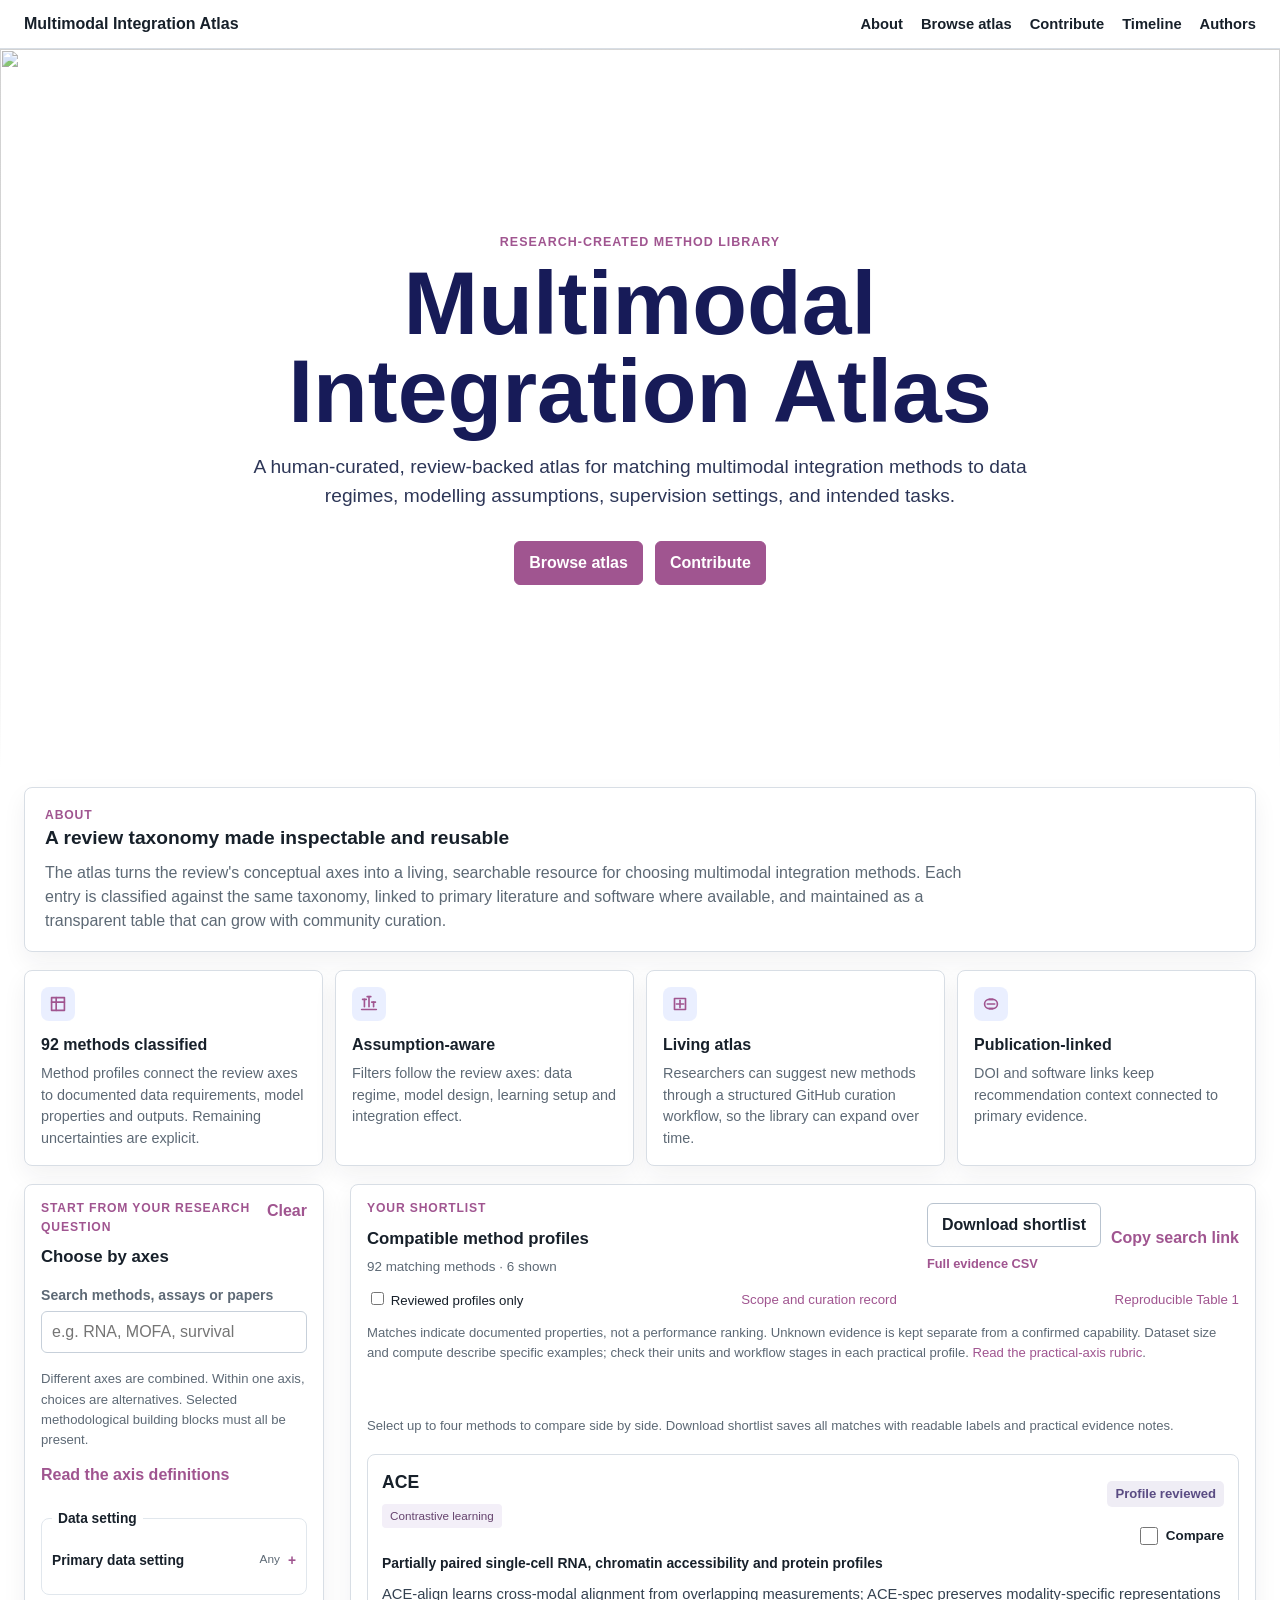
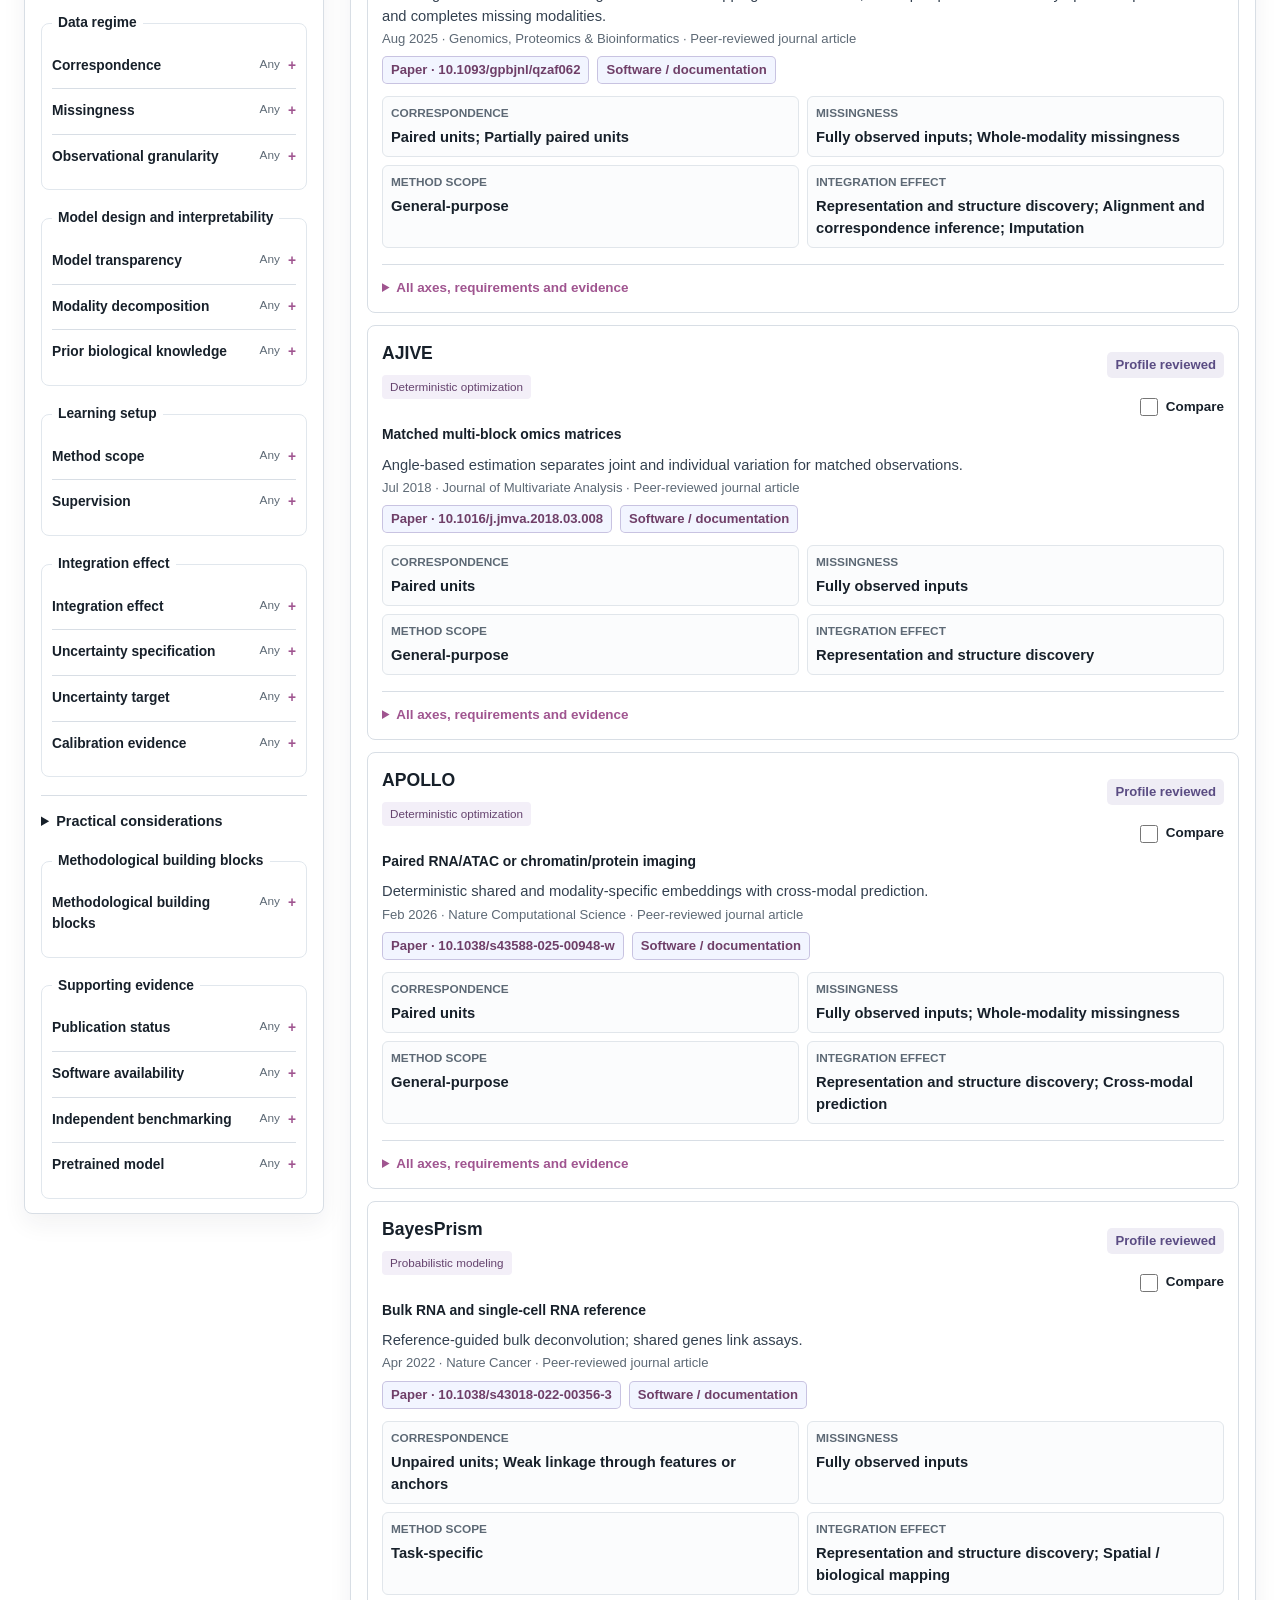
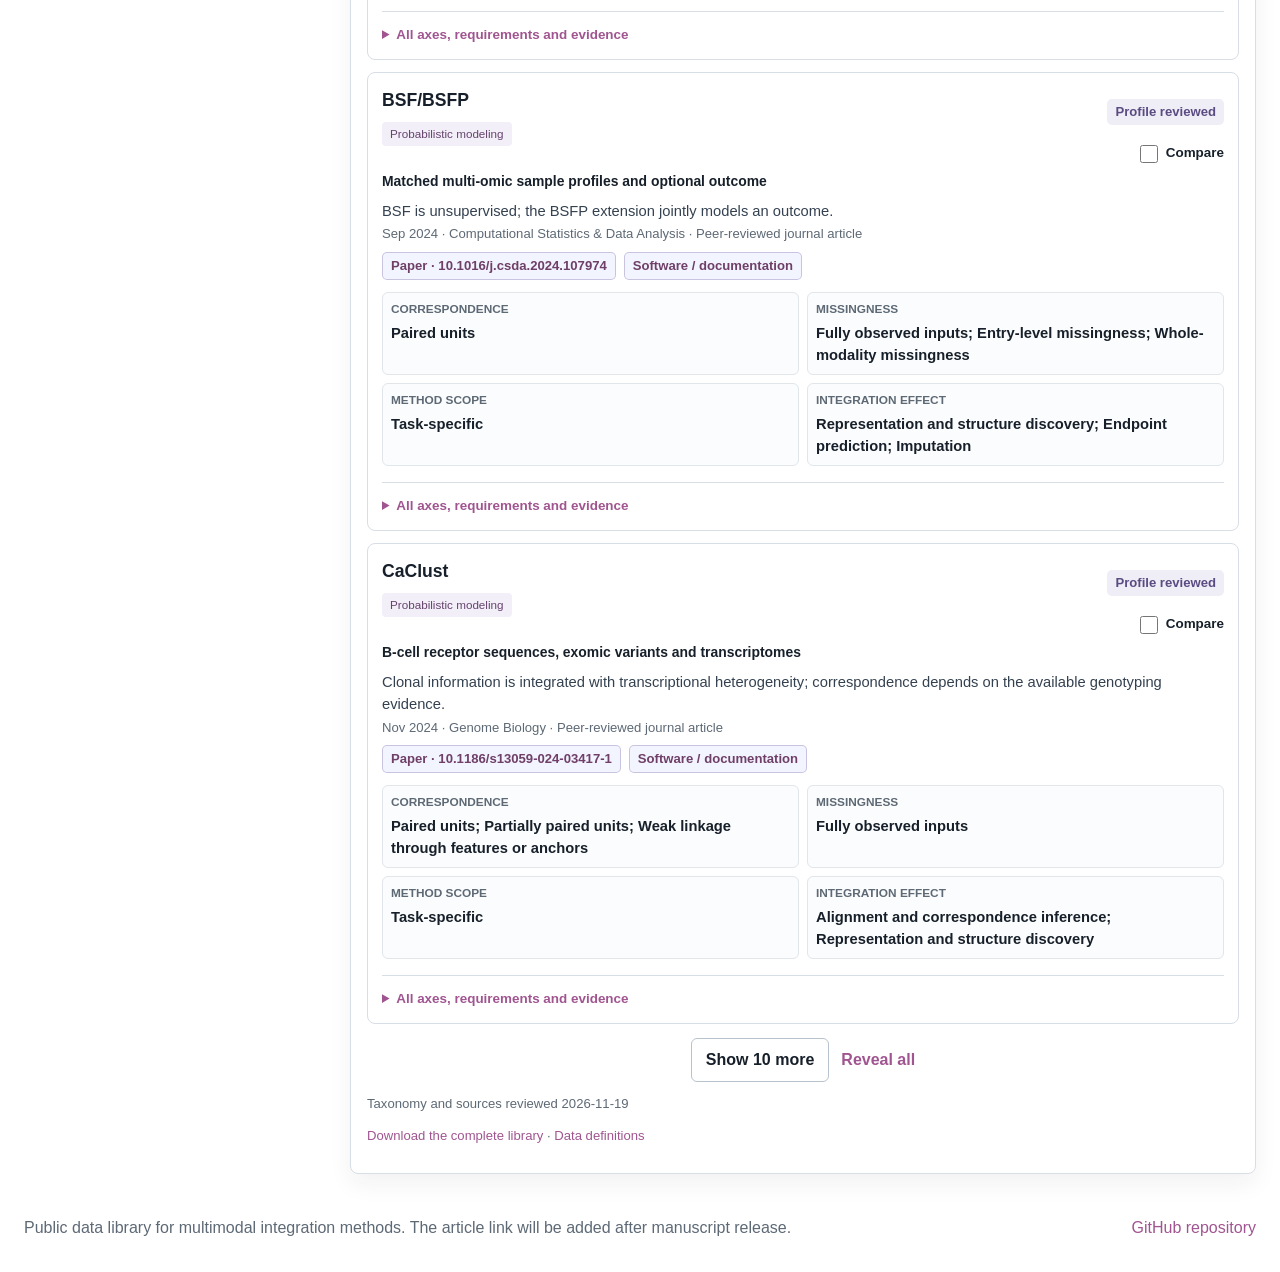
==== commit dd2c5fb3: "feat: add reproducible manuscript table Freeze the 91-method manuscript corpus and report source-aud" ====
--- a/index.html
+++ b/index.html
@@ -111,7 +111,7 @@
         <section class="results" aria-label="Method results">
           <div class="results-toolbar"><div><p class="section-kicker">Your shortlist</p><h2>Compatible method profiles</h2><p id="resultsMeta" class="results-meta" role="status" aria-live="polite" tabindex="-1">Loading the method library…</p></div>
             <div class="toolbar-controls"><div class="export-options"><button id="downloadCsv" class="button secondary" type="button" disabled>Download shortlist</button><button id="downloadEvidence" class="link-button" type="button" disabled>Full evidence CSV</button></div><button id="copyProfile" class="link-button" type="button" disabled data-needs-library>Copy search link</button></div></div>
-          <div class="curation-toolbar"><label><input id="hideCuration" type="checkbox" disabled data-needs-library /> Reviewed profiles only</label><a href="curation.html">Scope and curation record</a></div>
+          <div class="curation-toolbar"><label><input id="hideCuration" type="checkbox" disabled data-needs-library /> Reviewed profiles only</label><a href="curation.html">Scope and curation record</a><a href="table1.html">Reproducible Table 1</a></div>
           <p class="field-help">Matches indicate documented properties, not a performance ranking. Unknown evidence is kept separate from a confirmed capability. Dataset size and compute describe specific examples; check their units and workflow stages in each practical profile. <a href="curation.html#practical">Read the practical-axis rubric</a>.</p>
           <div id="activeFilters" class="active-filters"></div>
           <p class="field-help comparison-instruction">Select up to four methods to compare side by side. Download shortlist saves all matches with readable labels and practical evidence notes.</p>
